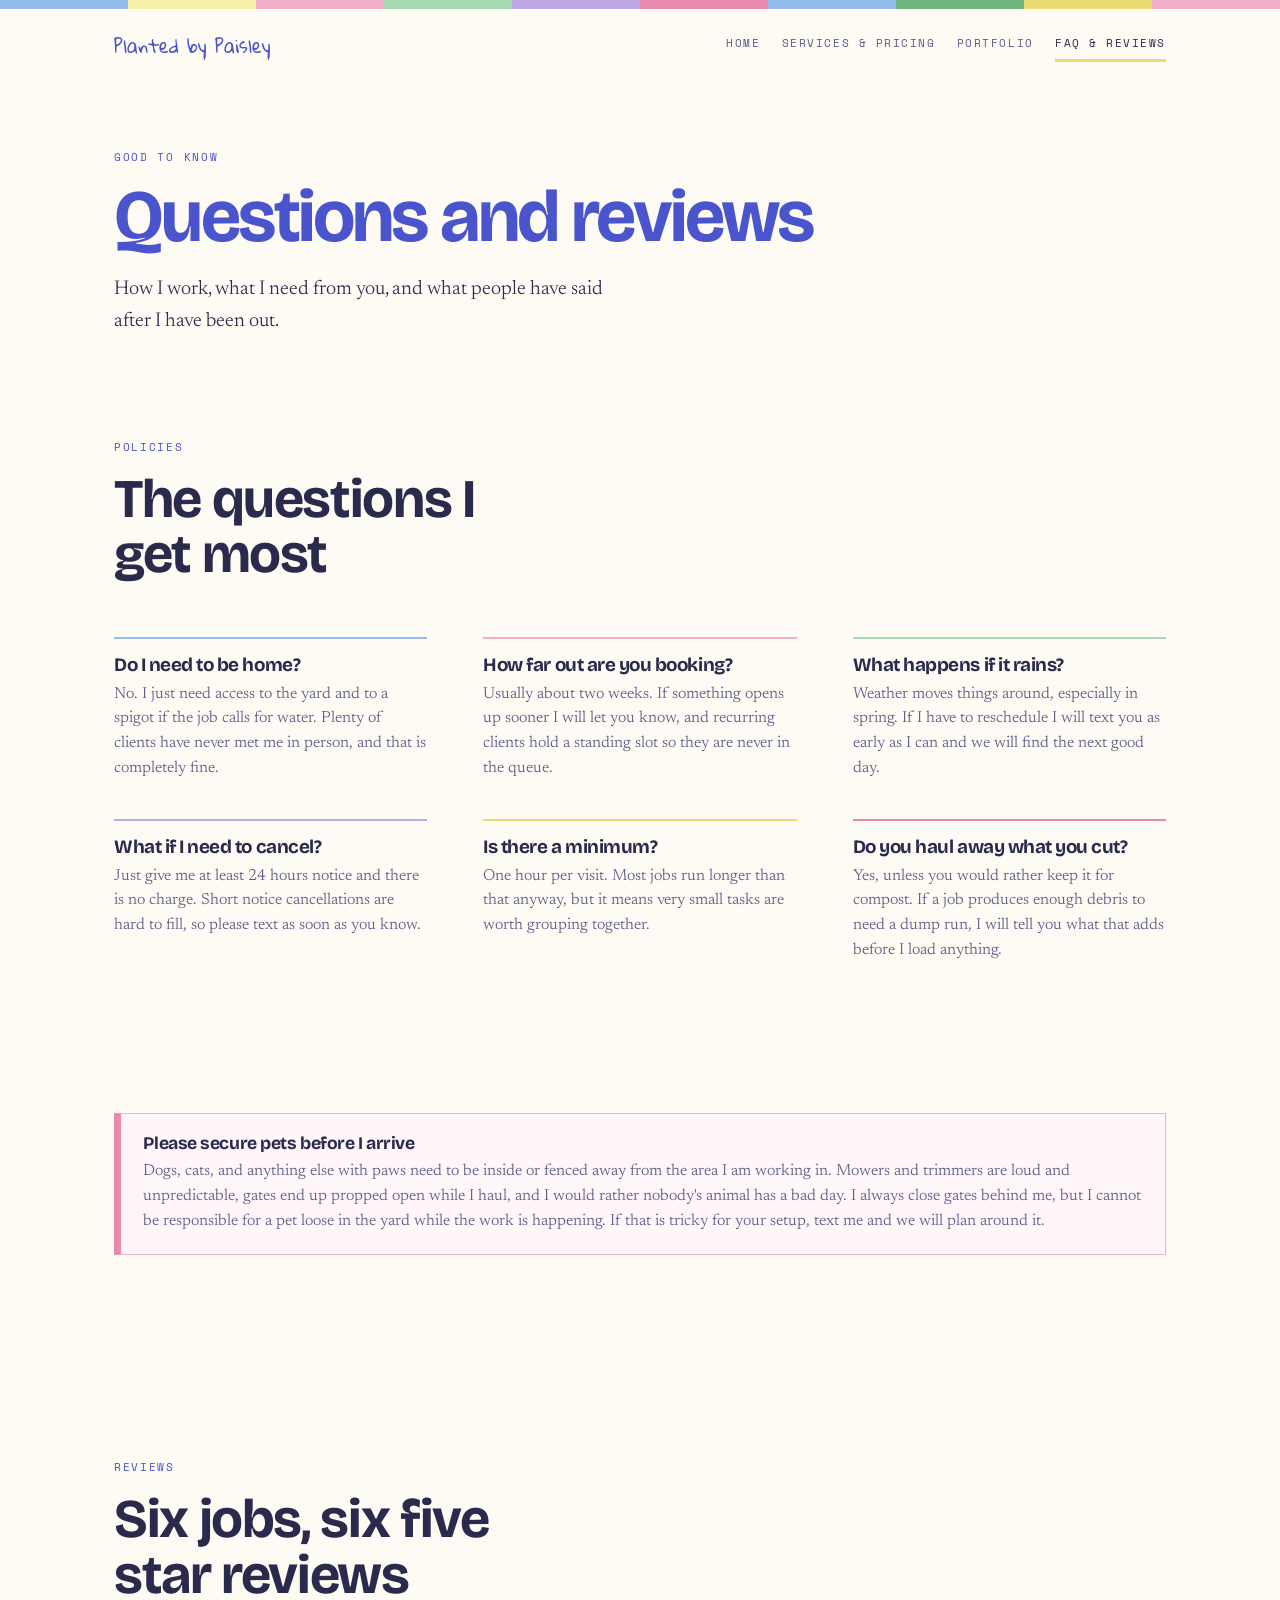
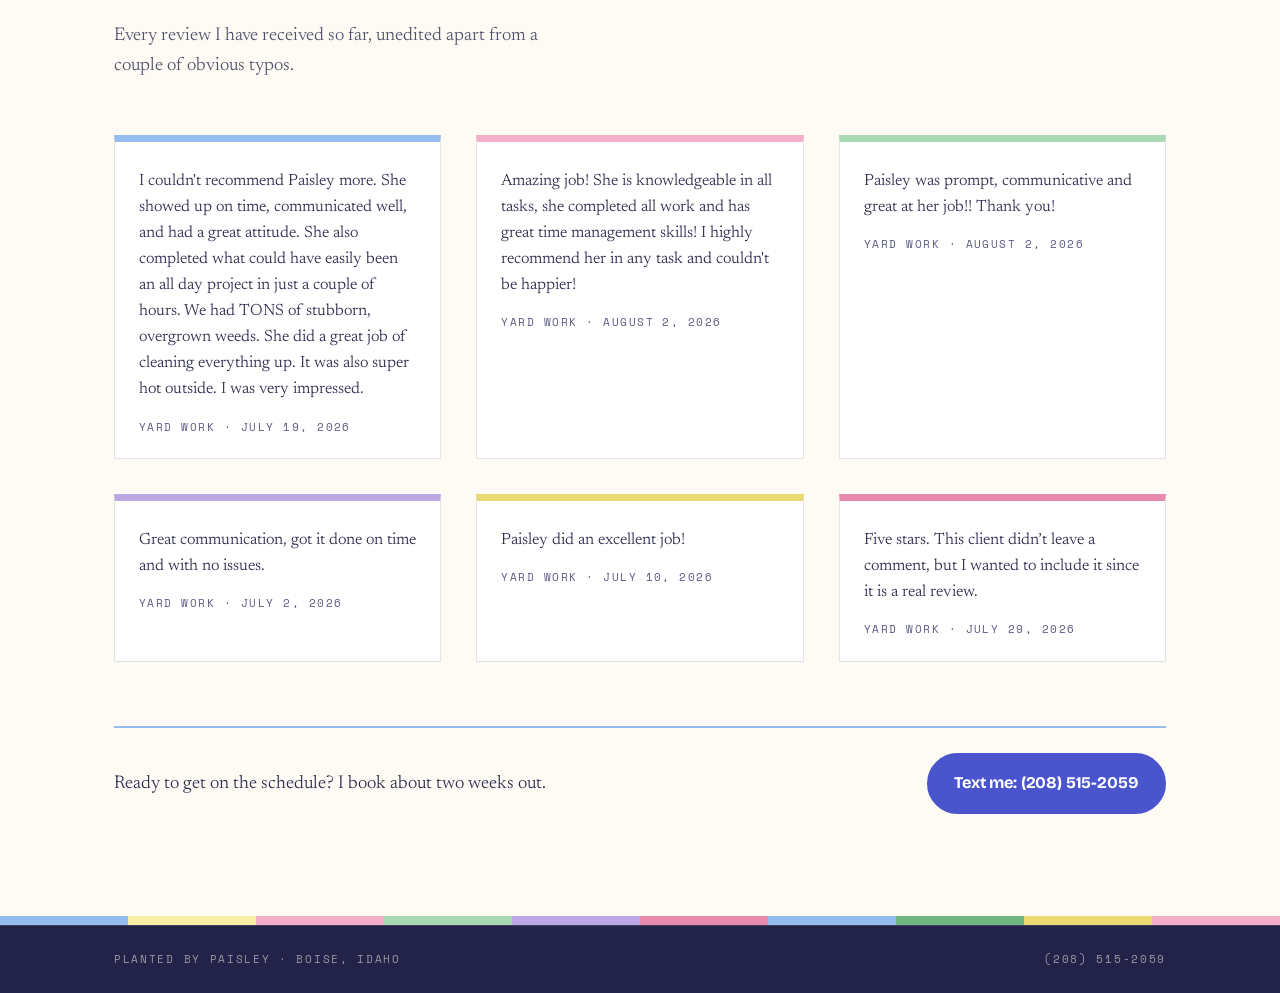
==== faq.html @ 07143ceb "Added all 6 files" ====
<!DOCTYPE html>
<html lang="en">
<head>
<meta charset="utf-8">
<meta name="viewport" content="width=device-width, initial-scale=1">
<title>FAQ and reviews | Planted by Paisley</title>
<meta name="description" content="Common questions about scheduling, cancellations, pets, and access, plus every review from Planted by Paisley clients.">
<link rel="preconnect" href="https://fonts.googleapis.com">
<link rel="preconnect" href="https://fonts.gstatic.com" crossorigin>
<link href="https://fonts.googleapis.com/css2?family=Bricolage+Grotesque:opsz,wght@12..96,400..800&family=Gloria+Hallelujah&family=Newsreader:ital,opsz,wght@0,6..72,300..500;1,6..72,300..400&family=Space+Mono:wght@400;700&display=swap" rel="stylesheet">
<link rel="stylesheet" href="styles.css">
</head>
<body>

<div class="meadow" aria-hidden="true">
  <span></span><span></span><span></span><span></span><span></span>
  <span></span><span></span><span></span><span></span><span></span>
</div>

<header class="wrap top">
  <a class="mark" href="index.html">Planted by Paisley</a>
  <nav class="nav">
      <a href="index.html">Home</a>
      <a href="services.html">Services &amp; Pricing</a>
      <a href="portfolio.html">Portfolio</a>
      <a href="faq.html" aria-current="page">FAQ &amp; Reviews</a>
  </nav>
</header>

<section class="wrap page-head">
  <span class="label eyebrow">Good to know</span>
  <h1>Questions and reviews</h1>
  <p>How I work, what I need from you, and what people have said after I have been out.</p>
</section>

<section class="wrap section faq-section">
  <div class="section-head">
    <span class="label eyebrow" style="color:var(--violet)">Policies</span>
    <h2>The questions I get most</h2>
  </div>
  <div class="faq">
    <div class="qa">
      <h3>Do I need to be home?</h3>
      <p>No. I just need access to the yard and to a spigot if the job calls for water. Plenty of clients have never met me in person, and that is completely fine.</p>
    </div>
    <div class="qa">
      <h3>How far out are you booking?</h3>
      <p>Usually about two weeks. If something opens up sooner I will let you know, and recurring clients hold a standing slot so they are never in the queue.</p>
    </div>
    <div class="qa">
      <h3>What happens if it rains?</h3>
      <p>Weather moves things around, especially in spring. If I have to reschedule I will text you as early as I can and we will find the next good day.</p>
    </div>
    <div class="qa">
      <h3>What if I need to cancel?</h3>
      <p>Just give me at least 24 hours notice and there is no charge. Short notice cancellations are hard to fill, so please text as soon as you know.</p>
    </div>
    <div class="qa">
      <h3>Is there a minimum?</h3>
      <p>One hour per visit. Most jobs run longer than that anyway, but it means very small tasks are worth grouping together.</p>
    </div>
    <div class="qa">
      <h3>Do you haul away what you cut?</h3>
      <p>Yes, unless you would rather keep it for compost. If a job produces enough debris to need a dump run, I will tell you what that adds before I load anything.</p>
    </div>
  </div>
</section>

<section class="wrap section" style="padding-top:0">
  <div class="notice">
    <div>
      <h3>Please secure pets before I arrive</h3>
      <p>Dogs, cats, and anything else with paws need to be inside or fenced away from the area I am working in. Mowers and trimmers are loud and unpredictable, gates end up propped open while I haul, and I would rather nobody's animal has a bad day. I always close gates behind me, but I cannot be responsible for a pet loose in the yard while the work is happening. If that is tricky for your setup, text me and we will plan around it.</p>
    </div>
  </div>
</section>

<section class="wrap section" id="reviews">
  <div class="section-head">
    <span class="label eyebrow" style="color:var(--violet)">Reviews</span>
    <h2>Six jobs, six five star reviews</h2>
    <p>Every review I have received so far, unedited apart from a couple of obvious typos.</p>
  </div>
  <div class="reviews">
    <div class="review">
      <p>I couldn't recommend Paisley more. She showed up on time, communicated well, and had a great attitude. She also completed what could have easily been an all day project in just a couple of hours. We had TONS of stubborn, overgrown weeds. She did a great job of cleaning everything up. It was also super hot outside. I was very impressed.</p>
      <span class="who">Yard work &middot; July 19, 2026</span>
    </div>
    <div class="review">
      <p>Amazing job! She is knowledgeable in all tasks, she completed all work and has great time management skills! I highly recommend her in any task and couldn't be happier!</p>
      <span class="who">Yard work &middot; August 2, 2026</span>
    </div>
    <div class="review">
      <p>Paisley was prompt, communicative and great at her job!! Thank you!</p>
      <span class="who">Yard work &middot; August 2, 2026</span>
    </div>
    <div class="review">
      <p>Great communication, got it done on time and with no issues.</p>
      <span class="who">Yard work &middot; July 2, 2026</span>
    </div>
    <div class="review">
      <p>Paisley did an excellent job!</p>
      <span class="who">Yard work &middot; July 10, 2026</span>
    </div>
    <div class="review">
      <p>Five stars. This client didn&rsquo;t leave a comment, but I wanted to include it since it is a real review.</p>
      <span class="who">Yard work &middot; July 29, 2026</span>
    </div>
  </div>
  <div class="next">
    <p>Ready to get on the schedule? I book about two weeks out.</p>
    <a class="btn" href="tel:+12085152059" data-phone="text" data-prefix="Text me: ">Text me: (208) 515-2059</a>
  </div>
</section>

<div class="meadow" aria-hidden="true">
  <span></span><span></span><span></span><span></span><span></span>
  <span></span><span></span><span></span><span></span><span></span>
</div>

<footer>
  <div class="wrap">
    <span class="label">Planted by Paisley &middot; Boise, Idaho</span>
    <span class="label"><a href="tel:+12085152059" data-phone="text" data-prefix="">(208) 515-2059</a></span>
  </div>
</footer>

<script src="site.js"></script>
</body>
</html>
---- styles.css ----
/* ── tokens ─────────────────────────────────────────────── */
  :root{
    /* primaries */
    --gold:#F8F0A6;       /* yarrow yellow */
    --gold-deep:#E9DA72;
    --violet:#4A54CC;     /* the blue that does the work */

    /* the wildflower mix */
    --sky:#95BCEF;        /* cornflower */
    --lilac:#BCA8E4;      /* lupine */
    --blush:#F3AECA;      /* coneflower pink */
    --rose:#E88AAE;       /* deeper pink */
    --meadow:#A8D9B2;     /* pastel green */
    --fern:#6FB57F;       /* deeper green, the stems */
    --rootline:#BFE3C6;   /* pale green, the roots */
    --clover:#6FB57F;     /* hover state */
    --terracotta:#F3AECA;

    --soil:#2C2B5E;       /* deep indigo sections */
    --soil-deep:#232249;
    --mineral:#FDFBF4;    /* warm paper */
    --tag:#FFFFFF;
    --sage:#A8D9B2;       /* the roots */
    --ink:#2A2A4D;
    --ink-soft:#5B5B85;
    --focus:#4A54CC;

    --display:'Bricolage Grotesque', system-ui, sans-serif;
    --hand:'Gloria Hallelujah', cursive;
    --body:'Newsreader', Georgia, serif;
    --label:'Space Mono', ui-monospace, monospace;

    --gutter:clamp(1.25rem, 5vw, 5rem);
    --max:1180px;
  }

  *,*::before,*::after{box-sizing:border-box}
  html{-webkit-text-size-adjust:100%}
  body{
    margin:0;
    background:var(--mineral);
    color:var(--ink);
    font-family:var(--body);
    font-size:clamp(1.02rem,0.97rem + 0.28vw,1.16rem);
    line-height:1.62;
    font-weight:350;
  }
  img,svg{display:block;max-width:100%}
  a{color:inherit}

  :focus-visible{
    outline:3px solid var(--focus);
    outline-offset:3px;
  }

  .wrap{
    max-width:var(--max);
    margin-inline:auto;
    padding-inline:var(--gutter);
  }

  .label{
    font-family:var(--label);
    font-size:.66rem;
    letter-spacing:.16em;
    text-transform:uppercase;
    line-height:1.5;
  }

  h1,h2,h3{
    font-family:var(--display);
    font-weight:700;
    line-height:1.02;
    letter-spacing:-.025em;
    margin:0;
  }

  /* ── meadow band ────────────────────────────────────────── */
  .meadow{display:flex;height:9px;width:100%}
  .meadow span{flex:1}
  .meadow span:nth-child(1){background:var(--sky)}
  .meadow span:nth-child(2){background:var(--gold)}
  .meadow span:nth-child(3){background:var(--blush)}
  .meadow span:nth-child(4){background:var(--meadow)}
  .meadow span:nth-child(5){background:var(--lilac)}
  .meadow span:nth-child(6){background:var(--rose)}
  .meadow span:nth-child(7){background:var(--sky)}
  .meadow span:nth-child(8){background:var(--fern)}
  .meadow span:nth-child(9){background:var(--gold-deep)}
  .meadow span:nth-child(10){background:var(--blush)}

  /* ── header ─────────────────────────────────────────────── */
  .top{
    display:flex;
    align-items:baseline;
    justify-content:space-between;
    gap:1rem;
    padding-block:1.6rem;
    flex-wrap:wrap;
  }
  .top .mark{
    text-decoration:none;
    font-family:var(--hand);
    font-weight:400;
    font-size:1.15rem;
    color:var(--violet);
    letter-spacing:0;
  }


  /* ── hero ───────────────────────────────────────────────── */
  .hero{padding-block:clamp(2.5rem,7vw,5.5rem) 0}
  .hero .eyebrow{
    color:var(--violet);
    margin-bottom:1.6rem;
  }
  .brush{
    position:relative;
    display:block;
    width:fit-content;
    max-width:100%;
    padding:clamp(1rem,2.6vw,1.8rem) clamp(1.2rem,3.4vw,2.4rem) clamp(1.2rem,3vw,2rem);
  }
  .brush::before{
    content:"";
    position:absolute;
    inset:0;
    z-index:-1;
    background:var(--gold);
    transform:rotate(-.8deg);
    clip-path:polygon(
      1% 9%,6% 1%,14% 7%,23% 2%,33% 8%,44% 1%,55% 7%,66% 1%,77% 8%,87% 2%,96% 7%,100% 13%,
      99% 87%,93% 97%,84% 91%,74% 99%,63% 92%,52% 99%,41% 92%,30% 100%,19% 93%,9% 99%,2% 92%);
  }
  .hero h1{
    color:var(--violet);
    font-size:clamp(2.7rem,10.5vw,7.4rem);
    font-weight:800;
    letter-spacing:-.045em;
    line-height:.92;
    text-wrap:balance;
  }
  .hero h1 .two{
    display:block;
    font-family:var(--hand);
    font-weight:400;
    font-size:.44em;
    letter-spacing:.01em;
    line-height:1.15;
    margin-top:.22em;
    padding-left:.12em;
    color:var(--violet);
  }
  .hero .lede{
    max-width:31ch;
    margin:1.9rem 0 0;
    font-size:clamp(1.15rem,1.02rem + 0.6vw,1.4rem);
  }
  .actions{
    display:flex;
    flex-wrap:wrap;
    gap:.9rem 1.4rem;
    align-items:center;
    margin-top:2.2rem;
  }

  .btn{
    display:inline-block;
    font-family:var(--display);
    font-weight:700;
    font-size:1.02rem;
    letter-spacing:-.01em;
    text-decoration:none;
    padding:.95rem 1.6rem;
    border-radius:999px;
    background:var(--violet);
    color:#FFFFFF;
    border:2px solid var(--violet);
    transition:background .18s ease, color .18s ease, transform .18s ease;
  }
  .btn:hover{background:var(--clover);border-color:var(--clover);transform:translateY(-2px)}
  .btn.light{background:var(--gold);border-color:var(--gold);color:var(--soil-deep)}
  .btn.light:hover{background:#FFFFFF;border-color:#FFFFFF;color:var(--soil-deep)}

  .quiet-link{
    font-family:var(--label);
    font-size:.72rem;
    letter-spacing:.14em;
    text-transform:uppercase;
    text-decoration:none;
    border-bottom:2px solid var(--violet);
    padding-bottom:2px;
  }
  .quiet-link:hover{border-bottom-color:var(--clover)}

  /* ── the ground: wildflower band ────────────────────────── */
  .ground{
    position:relative;
    margin-top:clamp(1.5rem,4vw,3rem);
    height:clamp(280px,32vw,380px);
    background:linear-gradient(to bottom,var(--mineral) 0 60%,var(--soil) 60% 100%);
    overflow:hidden;
    display:flex;
    align-items:flex-end;
    justify-content:space-around;
    padding-inline:clamp(.5rem,3vw,2rem);
  }
  .plant{
    position:relative;
    flex:1;
    max-width:170px;
    height:100%;
    display:flex;
    flex-direction:column;
    align-items:center;
    justify-content:flex-end;
  }
  .stem{
    width:5px;
    background:var(--fern);
    border-radius:3px;
    transform-origin:bottom center;
    animation:grow 1s cubic-bezier(.3,.8,.4,1) both;
  }
  .leaf{
    position:absolute;
    background:var(--fern);
    border-radius:100% 0 100% 0;
    transform-origin:left center;
    animation:unfurl .6s ease-out both;
  }
  .leaf.right{
    background:var(--meadow);
    border-radius:0 100% 0 100%;
    transform-origin:right center;
  }
  .flower{
    position:absolute;
    width:0;height:0;
    animation:open .7s cubic-bezier(.34,1.56,.64,1) both;
  }
  .petal{
    position:absolute;
    border-radius:50% 50% 50% 50% / 62% 62% 38% 38%;
    transform-origin:50% 100%;
  }
  .core{
    position:absolute;
    border-radius:50%;
    background:var(--gold-deep);
  }
  .root{
    position:absolute;
    left:50%;
    translate:-50% 0;
    background:var(--rootline);
    border-radius:3px;
    transform-origin:top center;
    animation:sprout .7s cubic-bezier(.3,.8,.4,1) both;
  }

  @keyframes grow{from{transform:scaleY(0)}to{transform:scaleY(1)}}
  @keyframes sprout{from{scale:1 0}to{scale:1 1}}
  @keyframes unfurl{from{opacity:0;transform:scaleX(0)}to{opacity:1;transform:scaleX(1)}}
  @keyframes open{from{opacity:0;transform:scale(.1) rotate(-40deg)}
                  to{opacity:1;transform:scale(1) rotate(0)}}

  /* thin the row out on narrow screens so it never crowds */
  @media(max-width:900px){.plant:nth-child(n+6){display:none}}
  @media(max-width:620px){.plant:nth-child(n+5){display:none}}
  @media(max-width:420px){.plant:nth-child(n+4){display:none}}

  /* ── soil sections ──────────────────────────────────────── */
  .soil{background:var(--soil);color:var(--mineral)}
  .soil h2{color:var(--mineral)}
  .soil .eyebrow{color:var(--gold)}

  .section{padding-block:clamp(3.5rem,8vw,6.5rem)}
  .section-head{max-width:44ch;margin-bottom:clamp(2.2rem,5vw,3.4rem)}
  .section-head .eyebrow{margin-bottom:1rem;display:block}
  .section-head h2{font-size:clamp(2rem,1.4rem + 2.6vw,3.4rem)}
  .section-head p{margin:1.1rem 0 0;opacity:.82}

  /* ── plant tags ─────────────────────────────────────────── */
  .tags{
    display:grid;
    gap:clamp(1.4rem,3vw,2rem);
    grid-template-columns:repeat(auto-fit,minmax(230px,1fr));
  }
  .tag{
    position:relative;
    background:var(--tag);
    color:var(--ink);
    padding:2.6rem 1.5rem 3.6rem;
    clip-path:polygon(0 0,100% 0,100% calc(100% - 30px),50% 100%,0 calc(100% - 30px));
    transition:transform .22s ease;
  }
  .tag:nth-child(odd){transform:rotate(-.7deg)}
  .tag:nth-child(even){transform:rotate(.6deg)}
  .tag:hover{transform:rotate(0deg) translateY(-6px)}
  .tag::after{
    content:"";
    position:absolute;
    top:0;left:0;right:0;
    height:7px;
    background:var(--band,var(--sky));
  }
  .tags .tag:nth-child(1){--band:var(--sky)}
  .tags .tag:nth-child(2){--band:var(--blush)}
  .tags .tag:nth-child(3){--band:var(--meadow)}
  .tags .tag:nth-child(4){--band:var(--gold-deep)}
  .tag::before{
    content:"";
    position:absolute;
    z-index:1;
    top:.95rem;
    left:50%;
    transform:translateX(-50%);
    width:15px;height:15px;
    border-radius:50%;
    background:var(--soil);
  }
  .tag .cat{
    display:block;
    color:var(--violet);
    margin-bottom:.9rem;
  }
  .tag h3{
    font-size:1.42rem;
    letter-spacing:-.02em;
    margin-bottom:.7rem;
  }
  .tag p{margin:0;font-size:.99rem;line-height:1.55;color:var(--ink-soft)}

  /* ── steps: a real sequence, so it gets numbers ─────────── */
  .steps{
    display:grid;
    gap:clamp(1.6rem,4vw,2.6rem);
    grid-template-columns:repeat(auto-fit,minmax(240px,1fr));
    border-top:1px solid rgba(35,42,34,.18);
    padding-top:2.4rem;
  }
  .step .num{
    font-family:var(--label);
    font-size:.72rem;
    letter-spacing:.16em;
    color:var(--violet);
    display:block;
    margin-bottom:.85rem;
  }
  .step h3{font-size:1.28rem;margin-bottom:.5rem}
  .step p{margin:0;color:var(--ink-soft);font-size:1rem}

  /* ── faq ────────────────────────────────────────────────── */
  .faq{
    display:grid;
    gap:clamp(1.5rem,3.5vw,2.4rem) clamp(2rem,5vw,3.5rem);
    grid-template-columns:repeat(auto-fit,minmax(270px,1fr));
  }
  .qa{border-top:2px solid var(--sky);padding-top:1rem}
  .qa:nth-child(2){border-top-color:var(--blush)}
  .qa:nth-child(3){border-top-color:var(--meadow)}
  .qa:nth-child(4){border-top-color:var(--lilac)}
  .qa:nth-child(5){border-top-color:var(--gold-deep)}
  .qa:nth-child(6){border-top-color:var(--rose)}
  .qa h3{font-size:1.18rem;margin-bottom:.45rem}
  .qa p{margin:0;color:var(--ink-soft);font-size:1rem;line-height:1.55}

  /* ── about ──────────────────────────────────────────────── */
  .about{
    display:grid;
    gap:clamp(1.6rem,4vw,3.5rem);
    grid-template-columns:minmax(0,1fr);
    align-items:start;
  }
  @media(min-width:820px){
    .about{grid-template-columns:0.85fr 1.15fr}
  }
  .about h2{font-size:clamp(2rem,1.4rem + 2.4vw,3.1rem)}
  .about .body p{margin:0 0 1.1rem}
  .about .body p:last-child{margin-bottom:0}
  .about .body em{font-family:var(--body);font-style:italic}

  /* ── contact ────────────────────────────────────────────── */
  .contact{background:var(--soil-deep);color:var(--mineral)}
  .contact h2{
    color:var(--mineral);
    font-size:clamp(2.1rem,1.4rem + 3vw,3.8rem);
    max-width:16ch;
  }
  .contact .lede{margin:1.2rem 0 2.2rem;max-width:36ch;opacity:.85}
  .contact-grid{
    display:grid;
    gap:2.4rem;
    grid-template-columns:minmax(0,1fr);
  }
  @media(min-width:820px){
    .contact-grid{grid-template-columns:.85fr 1.15fr;align-items:start}
  }
  .detail{margin-bottom:1.6rem}
  .detail .k{
    display:block;
    color:var(--gold);
    margin-bottom:.35rem;
  }
  .detail a{text-decoration:none;border-bottom:1px solid rgba(231,232,224,.35)}
  .detail a:hover{border-bottom-color:var(--gold)}

  footer{
    background:var(--soil-deep);
    color:rgba(231,232,224,.6);
    border-top:1px solid rgba(231,232,224,.14);
  }
  footer .wrap{
    display:flex;
    flex-wrap:wrap;
    gap:.6rem 1.6rem;
    justify-content:space-between;
    padding-block:1.6rem;
  }
  footer a{text-decoration:none}
  footer a:hover{color:var(--gold)}

  /* ── gallery: before and after ──────────────────────────── */
  .shots{
    display:grid;
    gap:clamp(1.4rem,3vw,2.2rem);
    grid-template-columns:repeat(auto-fit,minmax(270px,1fr));
  }
  .shot{margin:0}
  .shot .frame{
    position:relative;
    aspect-ratio:4/3;
    overflow:hidden;
    background:var(--soil-deep);
    border:1px solid rgba(231,232,224,.16);
  }
  .shot .hint{
    position:absolute;
    inset:0;
    display:flex;
    align-items:center;
    justify-content:center;
    text-align:center;
    padding:1rem;
    color:rgba(231,232,224,.42);
  }
  .shot .frame img{
    position:absolute;
    inset:0;
    width:100%;
    height:100%;
    object-fit:cover;
    transition:opacity .4s ease;
  }
  .shot .frame img.missing{display:none}
  .shot .pic-before{opacity:0}
  .shot.is-before .pic-before{opacity:1}
  .shot.is-before .pic-after{opacity:0}

  .shot .stamp{
    position:absolute;
    top:.7rem;
    left:.7rem;
    z-index:2;
    background:var(--violet);
    color:#FFFFFF;
    padding:.3rem .6rem;
    font-family:var(--label);
    font-size:.6rem;
    letter-spacing:.16em;
    text-transform:uppercase;
  }
  .shot.is-before .stamp{background:var(--blush);color:var(--soil-deep)}
  .shot .flip{
    position:absolute;
    bottom:.7rem;
    right:.7rem;
    z-index:2;
    cursor:pointer;
    font-family:var(--label);
    font-size:.62rem;
    letter-spacing:.14em;
    text-transform:uppercase;
    color:var(--soil-deep);
    background:var(--mineral);
    border:none;
    padding:.5rem .8rem;
    transition:background .18s ease,color .18s ease;
  }
  .shot .flip:hover{background:var(--clover);color:var(--mineral)}
  .shot figcaption{
    margin-top:.9rem;
    font-size:.98rem;
    color:rgba(231,232,224,.72);
  }
  .shot figcaption strong{
    display:block;
    font-family:var(--display);
    font-weight:700;
    font-size:1.1rem;
    color:var(--mineral);
    letter-spacing:-.015em;
    margin-bottom:.15rem;
  }

  /* ── estimate calculator ────────────────────────────────── */
  .calc{
    background:rgba(231,232,224,.05);
    border:1px solid rgba(231,232,224,.16);
    padding:clamp(1.5rem,4vw,2.4rem);
    max-width:720px;
  }
  .readout{
    margin-top:1.6rem;
    padding-top:1.6rem;
    border-top:1px solid rgba(231,232,224,.16);
  }
  .readout .rk{display:block;color:var(--gold);margin-bottom:.6rem}
  .readout .figure{
    color:var(--gold);
    font-family:var(--display);
    font-weight:800;
    font-size:clamp(2rem,1.4rem + 2.6vw,3rem);
    letter-spacing:-.03em;
    line-height:1.05;
    margin:0;
  }
  .readout .note{
    margin:.6rem 0 0;
    color:rgba(231,232,224,.72);
    font-size:.98rem;
  }
  .calc .fine{
    margin:1.4rem 0 0;
    font-size:.9rem;
    color:rgba(231,232,224,.55);
  }

  /* ── quote form ─────────────────────────────────────────── */
  .form{
    background:rgba(231,232,224,.05);
    border:1px solid rgba(231,232,224,.16);
    padding:clamp(1.5rem,4vw,2.4rem);
  }
  .field{margin-bottom:1.2rem}
  .field label{
    display:block;
    font-family:var(--label);
    font-size:.66rem;
    letter-spacing:.16em;
    text-transform:uppercase;
    color:var(--gold);
    margin-bottom:.45rem;
  }
  .field input,
  .field select,
  .field textarea{
    width:100%;
    font-family:var(--body);
    font-size:1rem;
    color:var(--mineral);
    background:rgba(21,29,24,.6);
    border:1px solid rgba(231,232,224,.24);
    border-radius:0;
    padding:.75rem .85rem;
    transition:border-color .18s ease;
  }
  .field textarea{min-height:120px;resize:vertical;line-height:1.5}
  .field select{appearance:none;cursor:pointer}
  .field select option{background:var(--soil-deep);color:var(--mineral)}
  .field input:focus,
  .field select:focus,
  .field textarea:focus{border-color:var(--gold)}
  .field input::placeholder,
  .field textarea::placeholder{color:rgba(231,232,224,.38)}
  .row{display:grid;gap:1.2rem;grid-template-columns:minmax(0,1fr)}
  @media(min-width:560px){.row{grid-template-columns:1fr 1fr}}
  .row .field{margin-bottom:1.2rem}
  .pot{position:absolute;left:-9999px}
  .form button[type=submit]{cursor:pointer;font-family:var(--display)}
  .form button[type=submit][disabled]{opacity:.6;cursor:progress}
  .status{
    margin:1rem 0 0;
    font-size:.98rem;
    min-height:1.5rem;
  }
  .status.ok{color:var(--meadow)}
  .status.bad{color:#E8A0A0}
  .form .fine{
    margin:1.4rem 0 0;
    font-size:.9rem;
    color:rgba(231,232,224,.55);
  }

  @media(prefers-reduced-motion:reduce){
    *{animation:none !important;transition:none !important}
  }

  /* ── site nav ───────────────────────────────────────────── */
  .top{
    display:flex;
    align-items:center;
    justify-content:space-between;
    gap:.8rem 1.5rem;
    padding-block:1.3rem;
    flex-wrap:wrap;
  }
  .nav{
    display:flex;
    flex-wrap:wrap;
    gap:.2rem 1.35rem;
    align-items:center;
  }
  .nav a{
    font-family:var(--label);
    font-size:.68rem;
    letter-spacing:.14em;
    text-transform:uppercase;
    text-decoration:none;
    color:var(--ink-soft);
    padding-block:.35rem;
    border-bottom:3px solid transparent;
    transition:color .16s ease,border-color .16s ease;
  }
  .nav a:hover{color:var(--ink)}
  .nav a[aria-current=page]{
    color:var(--ink);
    border-bottom-color:var(--accent,var(--sky));
  }
  .nav a:nth-child(1){--accent:var(--sky)}
  .nav a:nth-child(2){--accent:var(--blush)}
  .nav a:nth-child(3){--accent:var(--meadow)}
  .nav a:nth-child(4){--accent:var(--gold-deep)}

  /* ── page headers on inner pages ────────────────────────── */
  .page-head{padding-block:clamp(2.4rem,6vw,4.2rem) 0}
  .page-head .eyebrow{color:var(--violet);display:block;margin-bottom:1rem}
  .page-head h1{
    color:var(--violet);
    font-size:clamp(2.4rem,1.6rem + 4vw,4.6rem);
    letter-spacing:-.035em;
    line-height:.98;
  }
  .page-head p{
    max-width:46ch;
    margin:1.2rem 0 0;
    font-size:clamp(1.05rem,1rem + .4vw,1.25rem);
  }

  /* ── reviews ────────────────────────────────────────────── */
  .reviews{
    display:grid;
    gap:clamp(1.4rem,3vw,2.2rem);
    grid-template-columns:repeat(auto-fit,minmax(280px,1fr));
  }
  .review{
    background:var(--tag);
    border:1px solid rgba(42,42,77,.12);
    border-top:7px solid var(--band,var(--sky));
    padding:1.6rem 1.5rem 1.4rem;
  }
  .reviews .review:nth-child(2){--band:var(--blush)}
  .reviews .review:nth-child(3){--band:var(--meadow)}
  .reviews .review:nth-child(4){--band:var(--lilac)}
  .reviews .review:nth-child(5){--band:var(--gold-deep)}
  .reviews .review:nth-child(6){--band:var(--rose)}
  .review p{margin:0;font-size:1.02rem;line-height:1.6}
  .review .who{
    display:block;
    margin-top:1rem;
    font-family:var(--label);
    font-size:.66rem;
    letter-spacing:.14em;
    text-transform:uppercase;
    color:var(--ink-soft);
  }

  /* ── pet notice ─────────────────────────────────────────── */
  .notice{
    display:flex;
    gap:1rem;
    align-items:flex-start;
    background:#FFF6FA;
    border:1px solid var(--blush);
    border-left:7px solid var(--rose);
    padding:1.3rem 1.4rem;
    margin-top:clamp(2rem,5vw,3rem);
  }
  .notice h3{font-size:1.1rem;margin-bottom:.4rem}
  .notice p{margin:0;font-size:1rem;color:var(--ink-soft);line-height:1.55}
  .form .notice{
    background:rgba(243,174,202,.08);
    border-color:rgba(243,174,202,.4);
    border-left-color:var(--rose);
    margin:0 0 1.3rem;
  }
  .form .notice p{color:rgba(253,251,244,.8)}
  .form .notice h3{color:var(--mineral)}

  /* ── cross links between pages ──────────────────────────── */
  .next{
    display:flex;
    flex-wrap:wrap;
    gap:1rem 2rem;
    align-items:center;
    justify-content:space-between;
    border-top:2px solid var(--sky);
    padding-top:1.6rem;
    margin-top:clamp(2.4rem,6vw,4rem);
  }
  .next p{margin:0;max-width:44ch}
  .next.center{
    flex-direction:column;
    justify-content:center;
    text-align:center;
    gap:1.2rem;
  }
  .next.center p{max-width:52ch}
  .cta-center{
    text-align:center;
    margin:clamp(2.2rem,5vw,3.4rem) 0 0;
  }
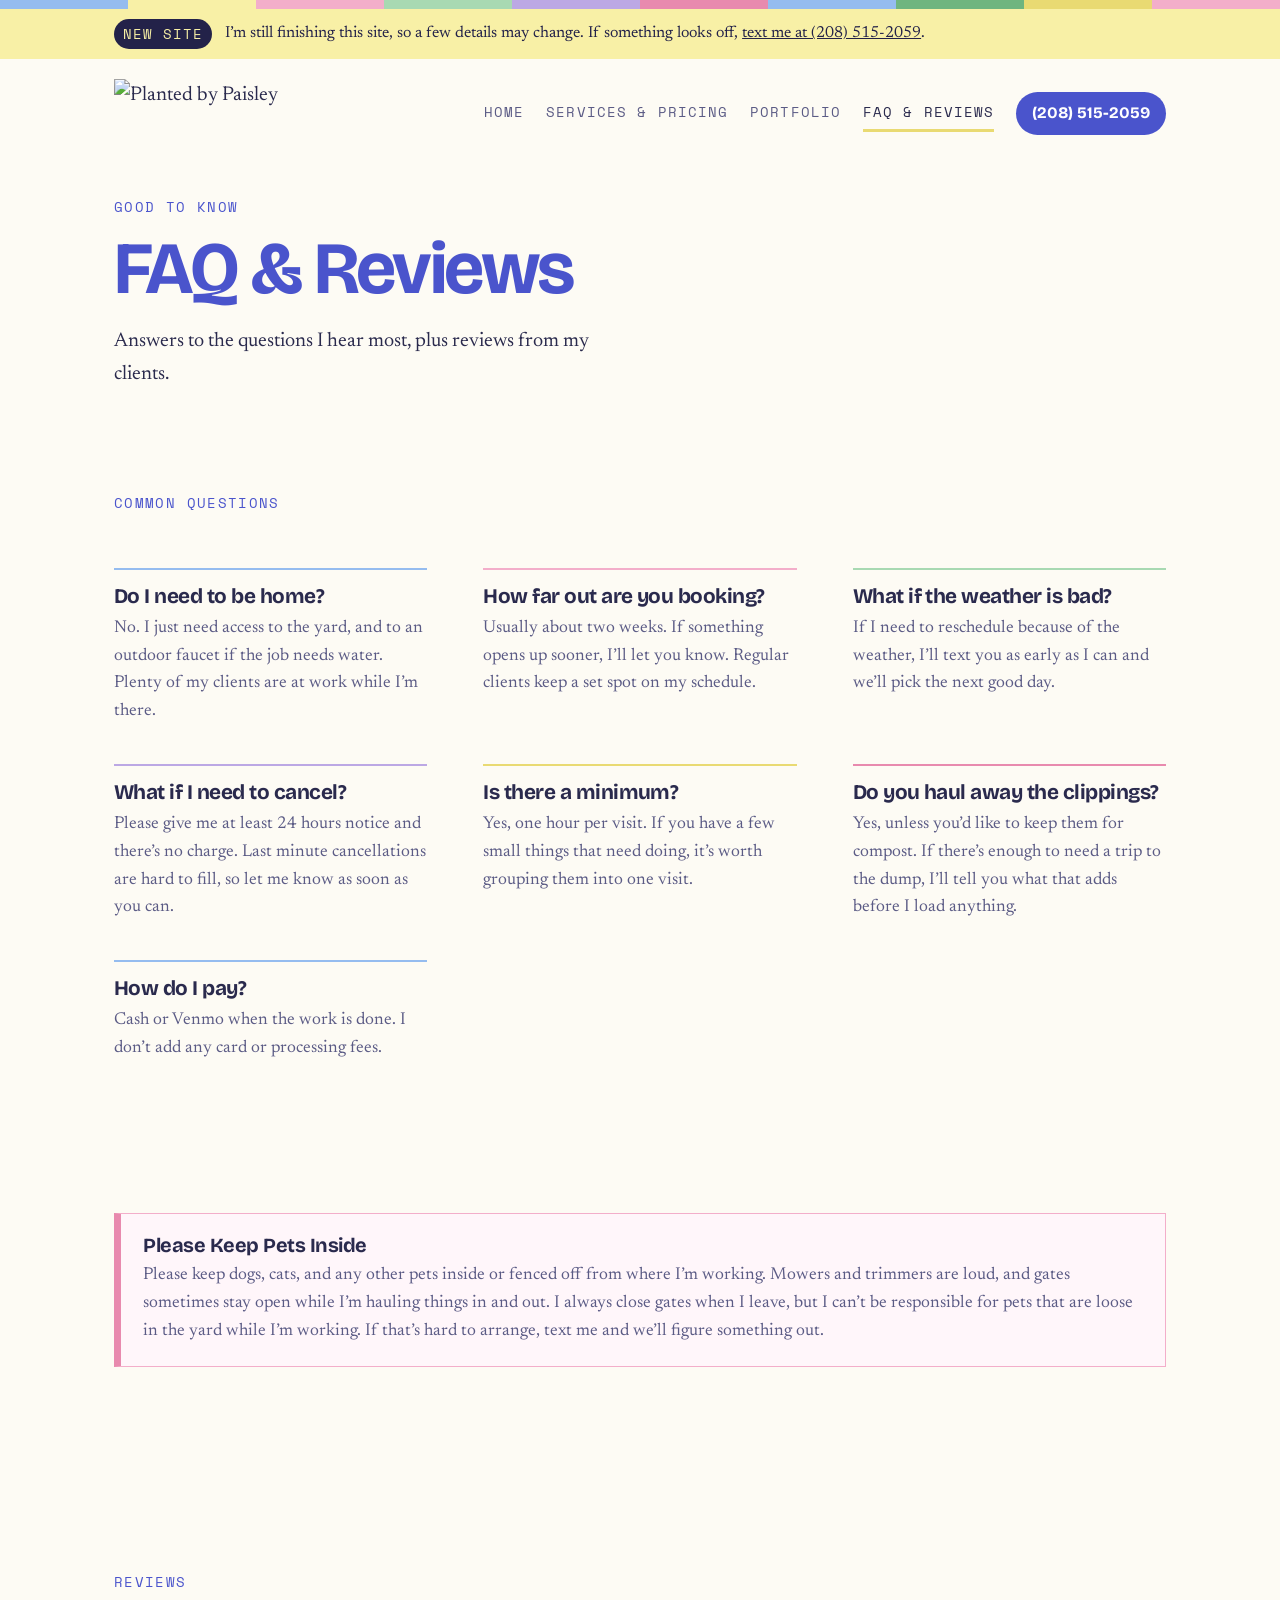
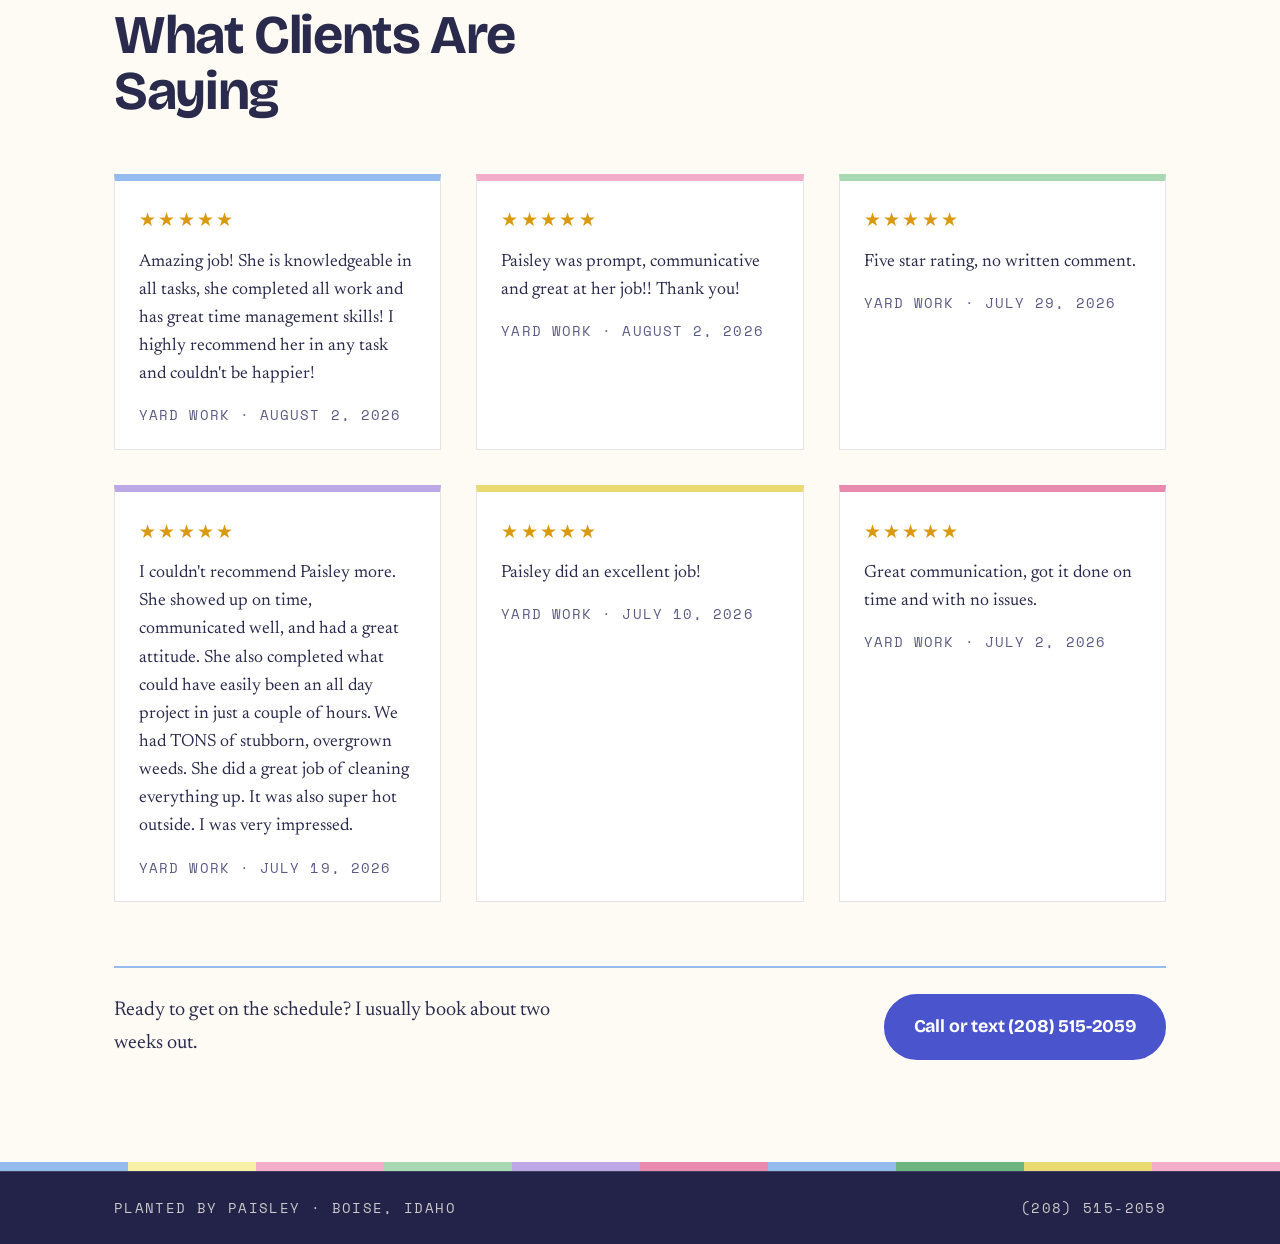
==== commit f128ce59: "Bigger text, new wording, fall leaves Bigger text, new wording, fall leaves" ====
--- a/faq.html
+++ b/faq.html
@@ -3,8 +3,8 @@
 <head>
 <meta charset="utf-8">
 <meta name="viewport" content="width=device-width, initial-scale=1">
-<title>FAQ and reviews | Planted by Paisley</title>
-<meta name="description" content="Common questions about scheduling, cancellations, pets, and access, plus every review from Planted by Paisley clients.">
+<title>FAQ &amp; Reviews | Planted by Paisley</title>
+<meta name="description" content="Answers about scheduling, cancellations, pets, payment, and yard access, plus reviews from Planted by Paisley clients in Boise.">
 <link rel="preconnect" href="https://fonts.googleapis.com">
 <link rel="preconnect" href="https://fonts.gstatic.com" crossorigin>
 <link href="https://fonts.googleapis.com/css2?family=Bricolage+Grotesque:opsz,wght@12..96,400..800&family=Gloria+Hallelujah&family=Newsreader:ital,opsz,wght@0,6..72,300..500;1,6..72,300..400&family=Space+Mono:wght@400;700&display=swap" rel="stylesheet">
@@ -17,51 +17,62 @@
   <span></span><span></span><span></span><span></span><span></span>
 </div>
 
+<div class="wip">
+  <div class="wrap wip-inner">
+    <span class="wip-tag">New site</span>
+    <p>I&rsquo;m still finishing this site, so a few details may change. If something looks off, <a href="tel:+12085152059" data-phone="text" data-prefix="text me at ">text me at (208) 515-2059</a>.</p>
+  </div>
+</div>
+
 <header class="wrap top">
-  <a class="mark" href="index.html">Planted by Paisley</a>
+  <a class="mark" href="index.html"><img src="photos/logo.png" alt="Planted by Paisley" class="logo-img"></a>
   <nav class="nav">
       <a href="index.html">Home</a>
       <a href="services.html">Services &amp; Pricing</a>
       <a href="portfolio.html">Portfolio</a>
       <a href="faq.html" aria-current="page">FAQ &amp; Reviews</a>
+      <a class="head-phone" href="tel:+12085152059" data-phone="text" data-prefix="">(208) 515-2059</a>
   </nav>
 </header>
 
 <section class="wrap page-head">
   <span class="label eyebrow">Good to know</span>
-  <h1>Questions and reviews</h1>
-  <p>How I work, what I need from you, and what people have said after I have been out.</p>
+  <h1>FAQ &amp; Reviews</h1>
+  <p>Answers to the questions I hear most, plus reviews from my clients.</p>
 </section>
 
 <section class="wrap section faq-section">
   <div class="section-head">
-    <span class="label eyebrow" style="color:var(--violet)">Policies</span>
-    <h2>The questions I get most</h2>
+    <span class="label eyebrow" style="color:var(--violet)">Common questions</span>
   </div>
   <div class="faq">
     <div class="qa">
       <h3>Do I need to be home?</h3>
-      <p>No. I just need access to the yard and to a spigot if the job calls for water. Plenty of clients have never met me in person, and that is completely fine.</p>
+      <p>No. I just need access to the yard, and to an outdoor faucet if the job needs water. Plenty of my clients are at work while I&rsquo;m there.</p>
     </div>
     <div class="qa">
       <h3>How far out are you booking?</h3>
-      <p>Usually about two weeks. If something opens up sooner I will let you know, and recurring clients hold a standing slot so they are never in the queue.</p>
+      <p>Usually about two weeks. If something opens up sooner, I&rsquo;ll let you know. Regular clients keep a set spot on my schedule.</p>
     </div>
     <div class="qa">
-      <h3>What happens if it rains?</h3>
-      <p>Weather moves things around, especially in spring. If I have to reschedule I will text you as early as I can and we will find the next good day.</p>
+      <h3>What if the weather is bad?</h3>
+      <p>If I need to reschedule because of the weather, I&rsquo;ll text you as early as I can and we&rsquo;ll pick the next good day.</p>
     </div>
     <div class="qa">
       <h3>What if I need to cancel?</h3>
-      <p>Just give me at least 24 hours notice and there is no charge. Short notice cancellations are hard to fill, so please text as soon as you know.</p>
+      <p>Please give me at least 24 hours notice and there&rsquo;s no charge. Last minute cancellations are hard to fill, so let me know as soon as you can.</p>
     </div>
     <div class="qa">
       <h3>Is there a minimum?</h3>
-      <p>One hour per visit. Most jobs run longer than that anyway, but it means very small tasks are worth grouping together.</p>
+      <p>Yes, one hour per visit. If you have a few small things that need doing, it&rsquo;s worth grouping them into one visit.</p>
     </div>
     <div class="qa">
-      <h3>Do you haul away what you cut?</h3>
-      <p>Yes, unless you would rather keep it for compost. If a job produces enough debris to need a dump run, I will tell you what that adds before I load anything.</p>
+      <h3>Do you haul away the clippings?</h3>
+      <p>Yes, unless you&rsquo;d like to keep them for compost. If there&rsquo;s enough to need a trip to the dump, I&rsquo;ll tell you what that adds before I load anything.</p>
+    </div>
+    <div class="qa">
+      <h3>How do I pay?</h3>
+      <p>Cash or Venmo when the work is done. I don&rsquo;t add any card or processing fees.</p>
     </div>
   </div>
 </section>
@@ -69,8 +80,8 @@
 <section class="wrap section" style="padding-top:0">
   <div class="notice">
     <div>
-      <h3>Please secure pets before I arrive</h3>
-      <p>Dogs, cats, and anything else with paws need to be inside or fenced away from the area I am working in. Mowers and trimmers are loud and unpredictable, gates end up propped open while I haul, and I would rather nobody's animal has a bad day. I always close gates behind me, but I cannot be responsible for a pet loose in the yard while the work is happening. If that is tricky for your setup, text me and we will plan around it.</p>
+      <h3>Please Keep Pets Inside</h3>
+      <p>Please keep dogs, cats, and any other pets inside or fenced off from where I&rsquo;m working. Mowers and trimmers are loud, and gates sometimes stay open while I&rsquo;m hauling things in and out. I always close gates when I leave, but I can&rsquo;t be responsible for pets that are loose in the yard while I&rsquo;m working. If that&rsquo;s hard to arrange, text me and we&rsquo;ll figure something out.</p>
     </div>
   </div>
 </section>
@@ -78,38 +89,43 @@
 <section class="wrap section" id="reviews">
   <div class="section-head">
     <span class="label eyebrow" style="color:var(--violet)">Reviews</span>
-    <h2>Six jobs, six five star reviews</h2>
-    <p>Every review I have received so far, unedited apart from a couple of obvious typos.</p>
+    <h2>What Clients Are Saying</h2>
   </div>
   <div class="reviews">
     <div class="review">
+      <span class="stars" aria-label="5 out of 5 stars">&#9733;&#9733;&#9733;&#9733;&#9733;</span>
+      <p>Amazing job! She is knowledgeable in all tasks, she completed all work and has great time management skills! I highly recommend her in any task and couldn't be happier!</p>
+      <span class="who">Yard work &middot; August 2, 2026</span>
+    </div>
+    <div class="review">
+      <span class="stars" aria-label="5 out of 5 stars">&#9733;&#9733;&#9733;&#9733;&#9733;</span>
+      <p>Paisley was prompt, communicative and great at her job!! Thank you!</p>
+      <span class="who">Yard work &middot; August 2, 2026</span>
+    </div>
+    <div class="review">
+      <span class="stars" aria-label="5 out of 5 stars">&#9733;&#9733;&#9733;&#9733;&#9733;</span>
+      <p>Five star rating, no written comment.</p>
+      <span class="who">Yard work &middot; July 29, 2026</span>
+    </div>
+    <div class="review">
+      <span class="stars" aria-label="5 out of 5 stars">&#9733;&#9733;&#9733;&#9733;&#9733;</span>
       <p>I couldn't recommend Paisley more. She showed up on time, communicated well, and had a great attitude. She also completed what could have easily been an all day project in just a couple of hours. We had TONS of stubborn, overgrown weeds. She did a great job of cleaning everything up. It was also super hot outside. I was very impressed.</p>
       <span class="who">Yard work &middot; July 19, 2026</span>
     </div>
     <div class="review">
-      <p>Amazing job! She is knowledgeable in all tasks, she completed all work and has great time management skills! I highly recommend her in any task and couldn't be happier!</p>
-      <span class="who">Yard work &middot; August 2, 2026</span>
-    </div>
-    <div class="review">
-      <p>Paisley was prompt, communicative and great at her job!! Thank you!</p>
-      <span class="who">Yard work &middot; August 2, 2026</span>
-    </div>
-    <div class="review">
-      <p>Great communication, got it done on time and with no issues.</p>
-      <span class="who">Yard work &middot; July 2, 2026</span>
-    </div>
-    <div class="review">
+      <span class="stars" aria-label="5 out of 5 stars">&#9733;&#9733;&#9733;&#9733;&#9733;</span>
       <p>Paisley did an excellent job!</p>
       <span class="who">Yard work &middot; July 10, 2026</span>
     </div>
     <div class="review">
-      <p>Five stars. This client didn&rsquo;t leave a comment, but I wanted to include it since it is a real review.</p>
-      <span class="who">Yard work &middot; July 29, 2026</span>
+      <span class="stars" aria-label="5 out of 5 stars">&#9733;&#9733;&#9733;&#9733;&#9733;</span>
+      <p>Great communication, got it done on time and with no issues.</p>
+      <span class="who">Yard work &middot; July 2, 2026</span>
     </div>
   </div>
   <div class="next">
-    <p>Ready to get on the schedule? I book about two weeks out.</p>
-    <a class="btn" href="tel:+12085152059" data-phone="text" data-prefix="Text me: ">Text me: (208) 515-2059</a>
+    <p>Ready to get on the schedule? I usually book about two weeks out.</p>
+    <a class="btn" href="tel:+12085152059" data-phone="text" data-prefix="Call or text ">Call or text (208) 515-2059</a>
   </div>
 </section>
 
--- a/styles.css
+++ b/styles.css
@@ -41,9 +41,9 @@
     background:var(--mineral);
     color:var(--ink);
     font-family:var(--body);
-    font-size:clamp(1.02rem,0.97rem + 0.28vw,1.16rem);
-    line-height:1.62;
-    font-weight:350;
+    font-size:clamp(1.125rem,1.06rem + 0.3vw,1.25rem);
+    line-height:1.65;
+    font-weight:400;
   }
   img,svg{display:block;max-width:100%}
   a{color:inherit}
@@ -61,8 +61,8 @@
 
   .label{
     font-family:var(--label);
-    font-size:.66rem;
-    letter-spacing:.16em;
+    font-size:.85rem;
+    letter-spacing:.1em;
     text-transform:uppercase;
     line-height:1.5;
   }
@@ -89,6 +89,33 @@
   .meadow span:nth-child(9){background:var(--gold-deep)}
   .meadow span:nth-child(10){background:var(--blush)}
 
+  /* ── work in progress banner ────────────────────────────── */
+  .wip{background:var(--gold);color:var(--soil-deep)}
+  .wip-inner{
+    display:flex;
+    flex-wrap:wrap;
+    align-items:center;
+    gap:.3rem .8rem;
+    padding-block:.6rem;
+  }
+  .wip-tag{
+    font-family:var(--label);
+    font-size:.85rem;
+    letter-spacing:.08em;
+    text-transform:uppercase;
+    background:var(--soil-deep);
+    color:var(--gold);
+    padding:.25rem .55rem;
+    border-radius:999px;
+    white-space:nowrap;
+  }
+  .wip-inner p{
+    margin:0;
+    font-size:1rem;
+    line-height:1.45;
+  }
+  .wip-inner a{color:var(--soil-deep);text-decoration:underline}
+
   /* ── header ─────────────────────────────────────────────── */
   .top{
     display:flex;
@@ -100,16 +127,37 @@
   }
   .top .mark{
     text-decoration:none;
-    font-family:var(--hand);
-    font-weight:400;
-    font-size:1.15rem;
-    color:var(--violet);
-    letter-spacing:0;
-  }
-
+    display:inline-flex;
+    align-items:center;
+  }
+  .logo-img{
+    display:block;
+    height:clamp(52px,8vw,68px);
+    width:auto;
+  }
+  .hero-logo{
+    display:block;
+    height:clamp(150px,26vw,260px);
+    width:auto;
+  }
+  .hero-top{
+    display:flex;
+    flex-wrap:wrap;
+    align-items:center;
+    gap:clamp(1.5rem,4vw,3rem);
+  }
+  .hero-top > div{flex:1 1 260px}
+  .hero-top .lede{
+    margin:0;
+  }
+  .hero .actions{
+    justify-content:center;
+    text-align:center;
+    margin-top:clamp(2rem,5vw,3rem);
+  }
 
   /* ── hero ───────────────────────────────────────────────── */
-  .hero{padding-block:clamp(2.5rem,7vw,5.5rem) 0}
+  .hero{padding-block:clamp(1.2rem,3vw,2.4rem) 0}
   .hero .eyebrow{
     color:var(--violet);
     margin-bottom:1.6rem;
@@ -168,10 +216,10 @@
     display:inline-block;
     font-family:var(--display);
     font-weight:700;
-    font-size:1.02rem;
+    font-size:1.12rem;
     letter-spacing:-.01em;
     text-decoration:none;
-    padding:.95rem 1.6rem;
+    padding:1rem 1.7rem;
     border-radius:999px;
     background:var(--violet);
     color:#FFFFFF;
@@ -180,12 +228,24 @@
   }
   .btn:hover{background:var(--clover);border-color:var(--clover);transform:translateY(-2px)}
   .btn.light{background:var(--gold);border-color:var(--gold);color:var(--soil-deep)}
+  .btn.outline{
+    background:transparent;
+    border-color:rgba(251,252,244,.5);
+    color:var(--mineral);
+  }
+  .btn.outline:hover{background:rgba(251,252,244,.12);border-color:var(--mineral)}
+  .form-actions{
+    display:flex;
+    flex-wrap:wrap;
+    gap:.9rem 1rem;
+    align-items:center;
+  }
   .btn.light:hover{background:#FFFFFF;border-color:#FFFFFF;color:var(--soil-deep)}
 
   .quiet-link{
     font-family:var(--label);
-    font-size:.72rem;
-    letter-spacing:.14em;
+    font-size:.9rem;
+    letter-spacing:.1em;
     text-transform:uppercase;
     text-decoration:none;
     border-bottom:2px solid var(--violet);
@@ -279,7 +339,7 @@
   .section-head{max-width:44ch;margin-bottom:clamp(2.2rem,5vw,3.4rem)}
   .section-head .eyebrow{margin-bottom:1rem;display:block}
   .section-head h2{font-size:clamp(2rem,1.4rem + 2.6vw,3.4rem)}
-  .section-head p{margin:1.1rem 0 0;opacity:.82}
+  .section-head p{margin:1.1rem 0 0;opacity:.92}
 
   /* ── plant tags ─────────────────────────────────────────── */
   .tags{
@@ -330,7 +390,7 @@
     letter-spacing:-.02em;
     margin-bottom:.7rem;
   }
-  .tag p{margin:0;font-size:.99rem;line-height:1.55;color:var(--ink-soft)}
+  .tag p{margin:0;font-size:1.08rem;line-height:1.55;color:var(--ink-soft)}
 
   /* ── steps: a real sequence, so it gets numbers ─────────── */
   .steps{
@@ -342,14 +402,147 @@
   }
   .step .num{
     font-family:var(--label);
-    font-size:.72rem;
-    letter-spacing:.16em;
+    font-size:.88rem;
+    letter-spacing:.1em;
     color:var(--violet);
     display:block;
     margin-bottom:.85rem;
   }
   .step h3{font-size:1.28rem;margin-bottom:.5rem}
-  .step p{margin:0;color:var(--ink-soft);font-size:1rem}
+  .step p{margin:0;color:var(--ink-soft);font-size:1.08rem}
+
+  /* ── date picker ─────────────────────────────────────────── */
+  .picker-wrap{
+    display:grid;
+    gap:clamp(1.6rem,4vw,2.6rem);
+    grid-template-columns:minmax(0,1fr);
+    align-items:start;
+  }
+  @media(min-width:760px){
+    .picker-wrap{grid-template-columns:minmax(0,340px) 1fr}
+  }
+  .picker{
+    background:var(--tag);
+    border-radius:6px;
+    padding:1.4rem 1.3rem 1.2rem;
+    color:var(--ink);
+  }
+  .picker-head{
+    display:flex;
+    align-items:center;
+    justify-content:space-between;
+    margin-bottom:.9rem;
+  }
+  .picker-month{
+    font-family:var(--display);
+    font-weight:700;
+    font-size:1.2rem;
+    letter-spacing:-.01em;
+  }
+  .picker-nav{
+    width:40px;height:40px;
+    border-radius:50%;
+    border:1px solid rgba(42,42,77,.18);
+    background:transparent;
+    color:var(--ink);
+    font-size:1rem;
+    cursor:pointer;
+    transition:background .15s ease;
+  }
+  .picker-nav:hover{background:rgba(74,84,204,.1)}
+  .picker-nav:disabled{opacity:.3;cursor:default;background:none}
+  .picker-dow{
+    display:grid;
+    grid-template-columns:repeat(7,1fr);
+    text-align:center;
+    font-family:var(--label);
+    font-size:.85rem;
+    letter-spacing:.06em;
+    color:var(--ink-soft);
+    margin-bottom:.3rem;
+  }
+  .picker-grid{
+    display:grid;
+    grid-template-columns:repeat(7,1fr);
+    gap:.3rem;
+  }
+  .picker-day{
+    aspect-ratio:1;
+    display:flex;
+    align-items:center;
+    justify-content:center;
+    border-radius:50%;
+    border:1px solid rgba(42,42,77,.16);
+    background:var(--mineral);
+    font-family:var(--body);
+    font-size:1.08rem;
+    color:var(--ink);
+    cursor:pointer;
+    transition:background .15s ease,color .15s ease,border-color .15s ease;
+  }
+  .picker-day:hover:not(.is-disabled):not(.is-blank){
+    border-color:var(--violet);
+  }
+  .picker-day.is-blank{visibility:hidden;cursor:default}
+  .picker-day.is-disabled{
+    color:rgba(42,42,77,.4);
+    background:transparent;
+    border-color:transparent;
+    cursor:default;
+  }
+  .picker-day.is-today{border-color:var(--sky);border-width:2px}
+  .picker-day.is-selected{
+    background:var(--violet);
+    border-color:var(--violet);
+    color:#fff;
+  }
+  .picker-legend{
+    display:flex;
+    flex-wrap:wrap;
+    gap:.5rem 1rem;
+    margin-top:1rem;
+    font-family:var(--label);
+    font-size:.85rem;
+    letter-spacing:.04em;
+    color:var(--ink-soft);
+  }
+  .picker-legend span{display:inline-flex;align-items:center;gap:.4rem}
+  .picker-dot{width:10px;height:10px;border-radius:50%;display:inline-block}
+
+  .picker-side{color:var(--mineral)}
+  .picker-status{
+    background:rgba(251,252,244,.08);
+    border:1px solid rgba(251,252,244,.18);
+    border-radius:6px;
+    padding:1rem 1.1rem;
+    margin-bottom:1.1rem;
+  }
+  .picker-status p{margin:0;font-size:1.08rem;line-height:1.55}
+  #picker-continue{
+    display:inline-block;
+    opacity:.5;
+    pointer-events:none;
+  }
+  #picker-continue.is-ready{opacity:1;pointer-events:auto}
+
+  .calendar-embed{margin-top:1.8rem}
+  .calendar-embed iframe{width:100%;border:0;border-radius:6px;min-height:300px}
+  .calendar-placeholder{
+    margin:0;
+    padding:1.4rem;
+    background:rgba(251,252,244,.06);
+    border:1px dashed rgba(251,252,244,.25);
+    border-radius:6px;
+    font-size:1.05rem;
+    color:rgba(251,252,244,.85);
+  }
+
+  .field .opt{
+    font-weight:400;
+    text-transform:none;
+    letter-spacing:0;
+    color:rgba(251,252,244,.75);
+  }
 
   /* ── faq ────────────────────────────────────────────────── */
   .faq{
@@ -363,8 +556,8 @@
   .qa:nth-child(4){border-top-color:var(--lilac)}
   .qa:nth-child(5){border-top-color:var(--gold-deep)}
   .qa:nth-child(6){border-top-color:var(--rose)}
-  .qa h3{font-size:1.18rem;margin-bottom:.45rem}
-  .qa p{margin:0;color:var(--ink-soft);font-size:1rem;line-height:1.55}
+  .qa h3{font-size:1.3rem;margin-bottom:.5rem}
+  .qa p{margin:0;color:var(--ink-soft);font-size:1.08rem;line-height:1.6}
 
   /* ── about ──────────────────────────────────────────────── */
   .about{
@@ -388,7 +581,7 @@
     font-size:clamp(2.1rem,1.4rem + 3vw,3.8rem);
     max-width:16ch;
   }
-  .contact .lede{margin:1.2rem 0 2.2rem;max-width:36ch;opacity:.85}
+  .contact .lede{margin:1.2rem 0 2.2rem;max-width:36ch;opacity:.95}
   .contact-grid{
     display:grid;
     gap:2.4rem;
@@ -408,7 +601,7 @@
 
   footer{
     background:var(--soil-deep);
-    color:rgba(231,232,224,.6);
+    color:rgba(231,232,224,.85);
     border-top:1px solid rgba(231,232,224,.14);
   }
   footer .wrap{
@@ -467,8 +660,8 @@
     color:#FFFFFF;
     padding:.3rem .6rem;
     font-family:var(--label);
-    font-size:.6rem;
-    letter-spacing:.16em;
+    font-size:.88rem;
+    letter-spacing:.1em;
     text-transform:uppercase;
   }
   .shot.is-before .stamp{background:var(--blush);color:var(--soil-deep)}
@@ -479,26 +672,26 @@
     z-index:2;
     cursor:pointer;
     font-family:var(--label);
-    font-size:.62rem;
-    letter-spacing:.14em;
+    font-size:.85rem;
+    letter-spacing:.08em;
     text-transform:uppercase;
     color:var(--soil-deep);
     background:var(--mineral);
     border:none;
-    padding:.5rem .8rem;
+    padding:.6rem .9rem;
     transition:background .18s ease,color .18s ease;
   }
   .shot .flip:hover{background:var(--clover);color:var(--mineral)}
   .shot figcaption{
     margin-top:.9rem;
-    font-size:.98rem;
-    color:rgba(231,232,224,.72);
+    font-size:1.08rem;
+    color:rgba(231,232,224,.88);
   }
   .shot figcaption strong{
     display:block;
     font-family:var(--display);
     font-weight:700;
-    font-size:1.1rem;
+    font-size:1.25rem;
     color:var(--mineral);
     letter-spacing:-.015em;
     margin-bottom:.15rem;
@@ -528,13 +721,13 @@
   }
   .readout .note{
     margin:.6rem 0 0;
-    color:rgba(231,232,224,.72);
-    font-size:.98rem;
+    color:rgba(231,232,224,.9);
+    font-size:1.08rem;
   }
   .calc .fine{
     margin:1.4rem 0 0;
-    font-size:.9rem;
-    color:rgba(231,232,224,.55);
+    font-size:1rem;
+    color:rgba(231,232,224,.82);
   }
 
   /* ── quote form ─────────────────────────────────────────── */
@@ -547,8 +740,8 @@
   .field label{
     display:block;
     font-family:var(--label);
-    font-size:.66rem;
-    letter-spacing:.16em;
+    font-size:.85rem;
+    letter-spacing:.08em;
     text-transform:uppercase;
     color:var(--gold);
     margin-bottom:.45rem;
@@ -558,7 +751,7 @@
   .field textarea{
     width:100%;
     font-family:var(--body);
-    font-size:1rem;
+    font-size:1.1rem;
     color:var(--mineral);
     background:rgba(21,29,24,.6);
     border:1px solid rgba(231,232,224,.24);
@@ -573,7 +766,7 @@
   .field select:focus,
   .field textarea:focus{border-color:var(--gold)}
   .field input::placeholder,
-  .field textarea::placeholder{color:rgba(231,232,224,.38)}
+  .field textarea::placeholder{color:rgba(231,232,224,.6)}
   .row{display:grid;gap:1.2rem;grid-template-columns:minmax(0,1fr)}
   @media(min-width:560px){.row{grid-template-columns:1fr 1fr}}
   .row .field{margin-bottom:1.2rem}
@@ -582,16 +775,54 @@
   .form button[type=submit][disabled]{opacity:.6;cursor:progress}
   .status{
     margin:1rem 0 0;
-    font-size:.98rem;
+    font-size:1.08rem;
     min-height:1.5rem;
   }
   .status.ok{color:var(--meadow)}
   .status.bad{color:#E8A0A0}
   .form .fine{
     margin:1.4rem 0 0;
-    font-size:.9rem;
-    color:rgba(231,232,224,.55);
-  }
+    font-size:1rem;
+    color:rgba(231,232,224,.82);
+  }
+
+  /* ── falling leaves (built in site.js, fall only) ──────── */
+  .leaf-fall{
+    position:fixed;
+    inset:0;
+    z-index:50;
+    pointer-events:none;
+    overflow:hidden;
+  }
+  .fall-leaf{
+    position:absolute;
+    top:-40px;
+    display:block;
+    opacity:.85;
+    animation-name:leaf-drop;
+    animation-timing-function:linear;
+    animation-iteration-count:infinite;
+    will-change:transform;
+  }
+  .fall-sway{
+    display:block;
+    width:100%;
+    height:100%;
+    animation-name:leaf-sway;
+    animation-timing-function:ease-in-out;
+    animation-iteration-count:infinite;
+    animation-direction:alternate;
+  }
+  .fall-sway svg{display:block}
+  @keyframes leaf-drop{
+    from{transform:translateY(0)}
+    to{transform:translateY(calc(100vh + 80px))}
+  }
+  @keyframes leaf-sway{
+    from{transform:translateX(calc(var(--drift) * -1)) rotate(0deg)}
+    to{transform:translateX(var(--drift)) rotate(var(--spin))}
+  }
+  @media print{.leaf-fall{display:none}}
 
   @media(prefers-reduced-motion:reduce){
     *{animation:none !important;transition:none !important}
@@ -614,8 +845,8 @@
   }
   .nav a{
     font-family:var(--label);
-    font-size:.68rem;
-    letter-spacing:.14em;
+    font-size:.88rem;
+    letter-spacing:.08em;
     text-transform:uppercase;
     text-decoration:none;
     color:var(--ink-soft);
@@ -634,7 +865,7 @@
   .nav a:nth-child(4){--accent:var(--gold-deep)}
 
   /* ── page headers on inner pages ────────────────────────── */
-  .page-head{padding-block:clamp(2.4rem,6vw,4.2rem) 0}
+  .page-head{padding-block:clamp(1rem,2.5vw,1.8rem) 0}
   .page-head .eyebrow{color:var(--violet);display:block;margin-bottom:1rem}
   .page-head h1{
     color:var(--violet);
@@ -665,13 +896,13 @@
   .reviews .review:nth-child(4){--band:var(--lilac)}
   .reviews .review:nth-child(5){--band:var(--gold-deep)}
   .reviews .review:nth-child(6){--band:var(--rose)}
-  .review p{margin:0;font-size:1.02rem;line-height:1.6}
+  .review p{margin:0;font-size:1.1rem;line-height:1.6}
   .review .who{
     display:block;
     margin-top:1rem;
     font-family:var(--label);
-    font-size:.66rem;
-    letter-spacing:.14em;
+    font-size:.85rem;
+    letter-spacing:.08em;
     text-transform:uppercase;
     color:var(--ink-soft);
   }
@@ -687,15 +918,15 @@
     padding:1.3rem 1.4rem;
     margin-top:clamp(2rem,5vw,3rem);
   }
-  .notice h3{font-size:1.1rem;margin-bottom:.4rem}
-  .notice p{margin:0;font-size:1rem;color:var(--ink-soft);line-height:1.55}
+  .notice h3{font-size:1.25rem;margin-bottom:.45rem}
+  .notice p{margin:0;font-size:1.08rem;color:var(--ink-soft);line-height:1.6}
   .form .notice{
     background:rgba(243,174,202,.08);
     border-color:rgba(243,174,202,.4);
     border-left-color:var(--rose);
     margin:0 0 1.3rem;
   }
-  .form .notice p{color:rgba(253,251,244,.8)}
+  .form .notice p{color:rgba(253,251,244,.9)}
   .form .notice h3{color:var(--mineral)}
 
   /* ── cross links between pages ──────────────────────────── */
@@ -721,3 +952,40 @@
     text-align:center;
     margin:clamp(2.2rem,5vw,3.4rem) 0 0;
   }
+
+  /* ── phone link in the header ───────────────────────────── */
+  .nav a.head-phone{
+    font-family:var(--display);
+    font-size:1rem;
+    font-weight:700;
+    letter-spacing:0;
+    text-transform:none;
+    color:#FFFFFF;
+    background:var(--violet);
+    border:0;
+    border-radius:999px;
+    padding:.5rem 1rem;
+  }
+  .nav a.head-phone:hover{background:var(--clover);color:#FFFFFF}
+
+  /* ── fall note in the hero ──────────────────────────────── */
+  .season-note{
+    display:inline-block;
+    margin:1.6rem 0 0;
+    padding:.45rem .9rem;
+    background:#FBE3CC;
+    color:#7A3A12;
+    border-radius:999px;
+    font-family:var(--display);
+    font-weight:700;
+    font-size:1rem;
+  }
+
+  /* ── stars on reviews ───────────────────────────────────── */
+  .review .stars{
+    display:block;
+    color:#D99A12;
+    font-size:1.2rem;
+    letter-spacing:.12em;
+    margin-bottom:.6rem;
+  }
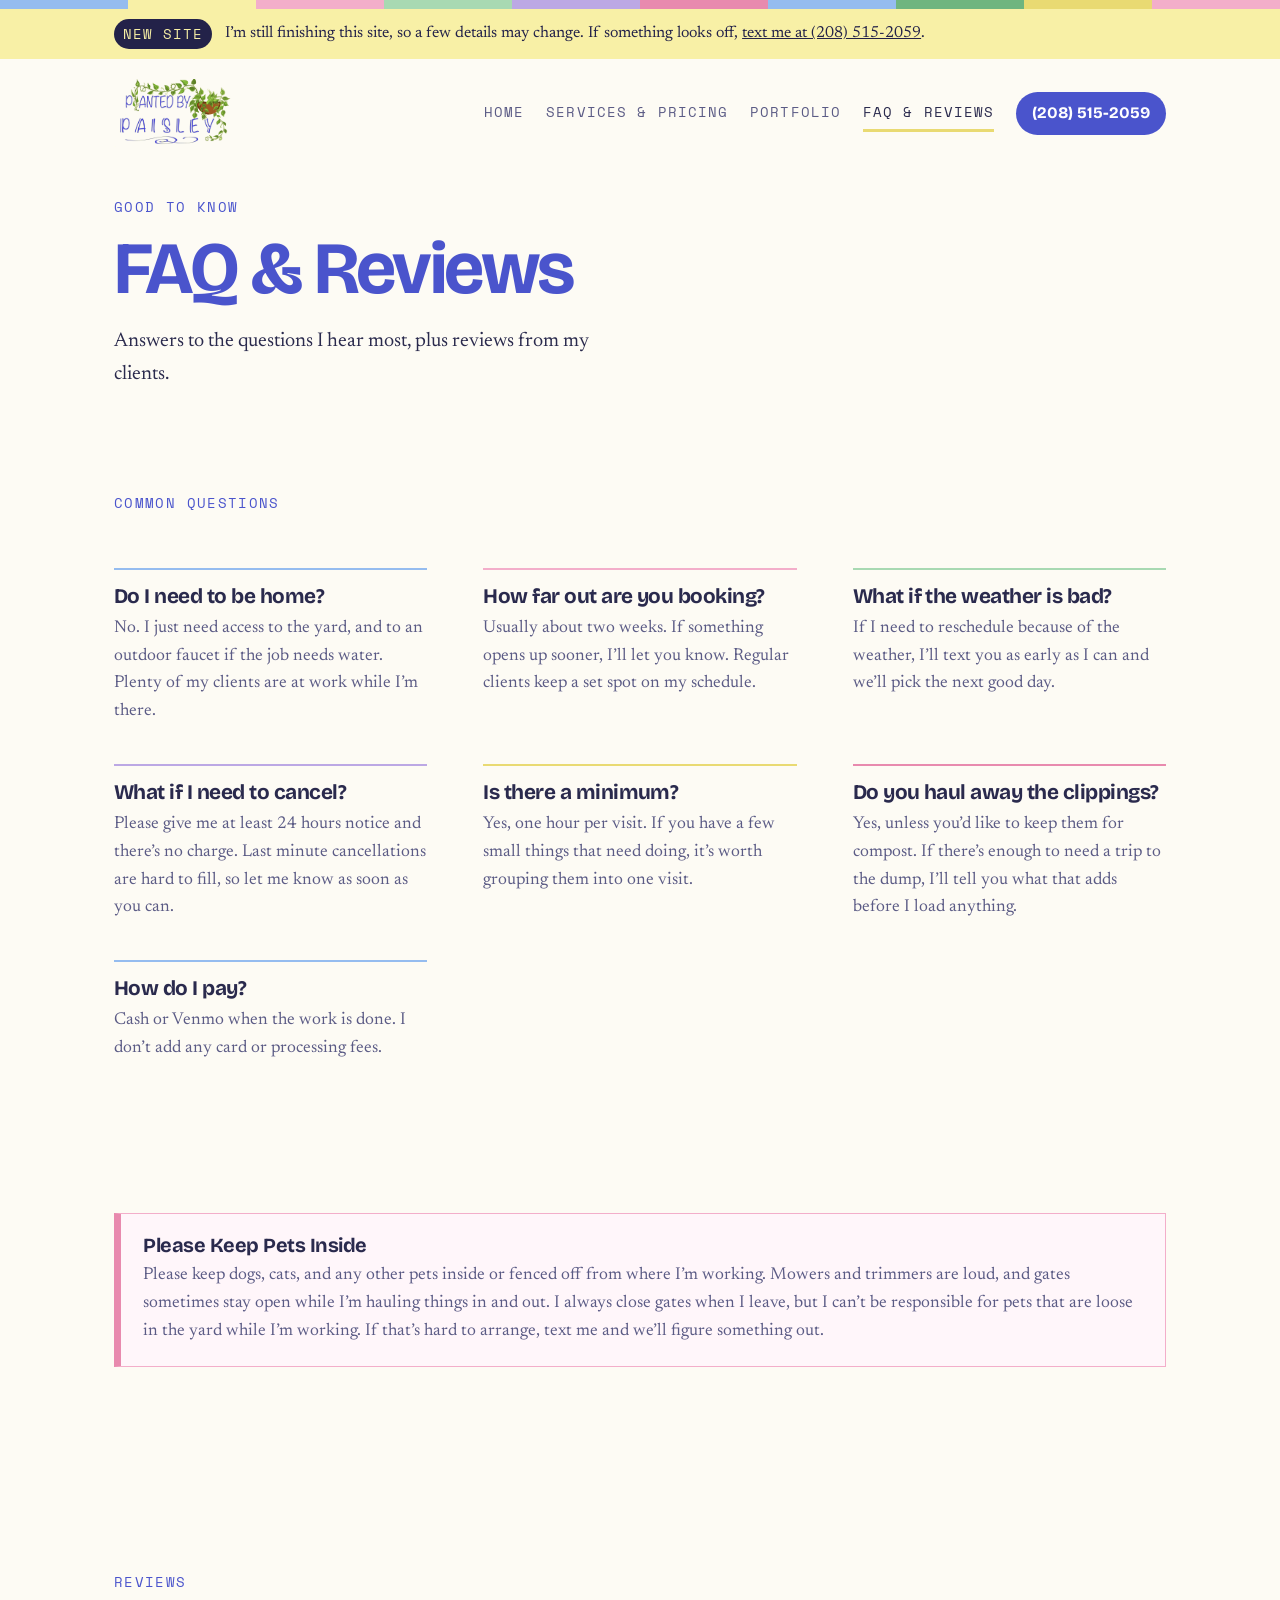
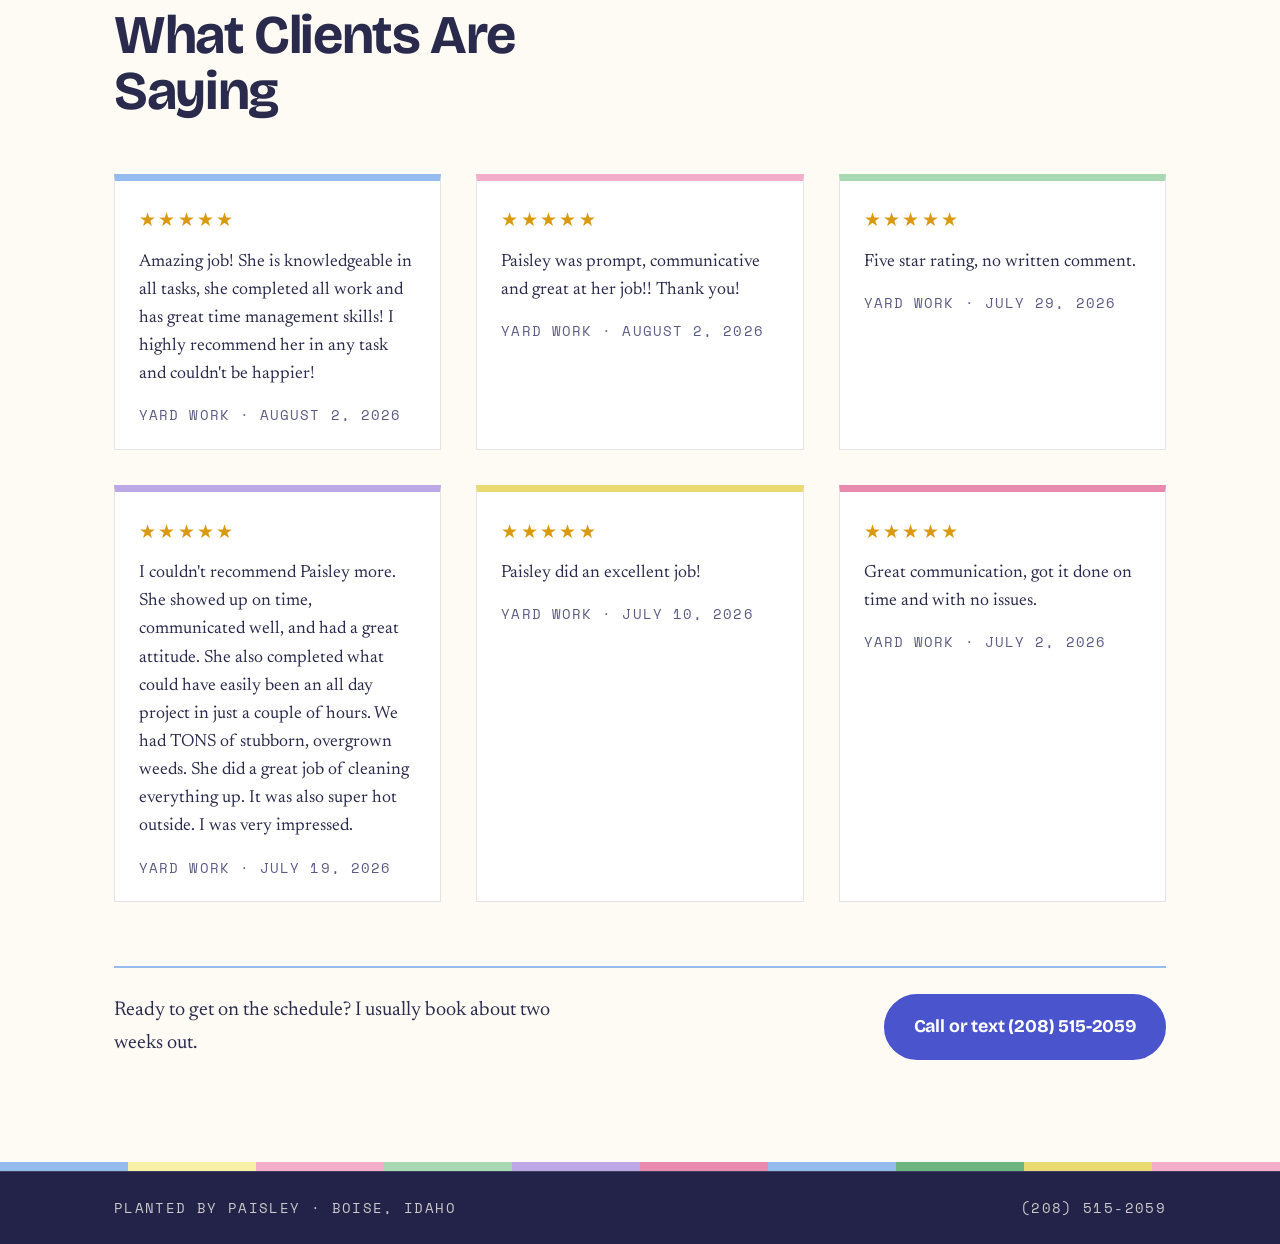
==== commit 5509e656: "Add files via upload" ====
--- a/faq.html
+++ b/faq.html
@@ -25,7 +25,7 @@
 </div>
 
 <header class="wrap top">
-  <a class="mark" href="index.html"><img src="photos/logo.png" alt="Planted by Paisley" class="logo-img"></a>
+  <a class="mark" href="index.html"><img src="logo.png" alt="Planted by Paisley" class="logo-img"></a>
   <nav class="nav">
       <a href="index.html">Home</a>
       <a href="services.html">Services &amp; Pricing</a>
